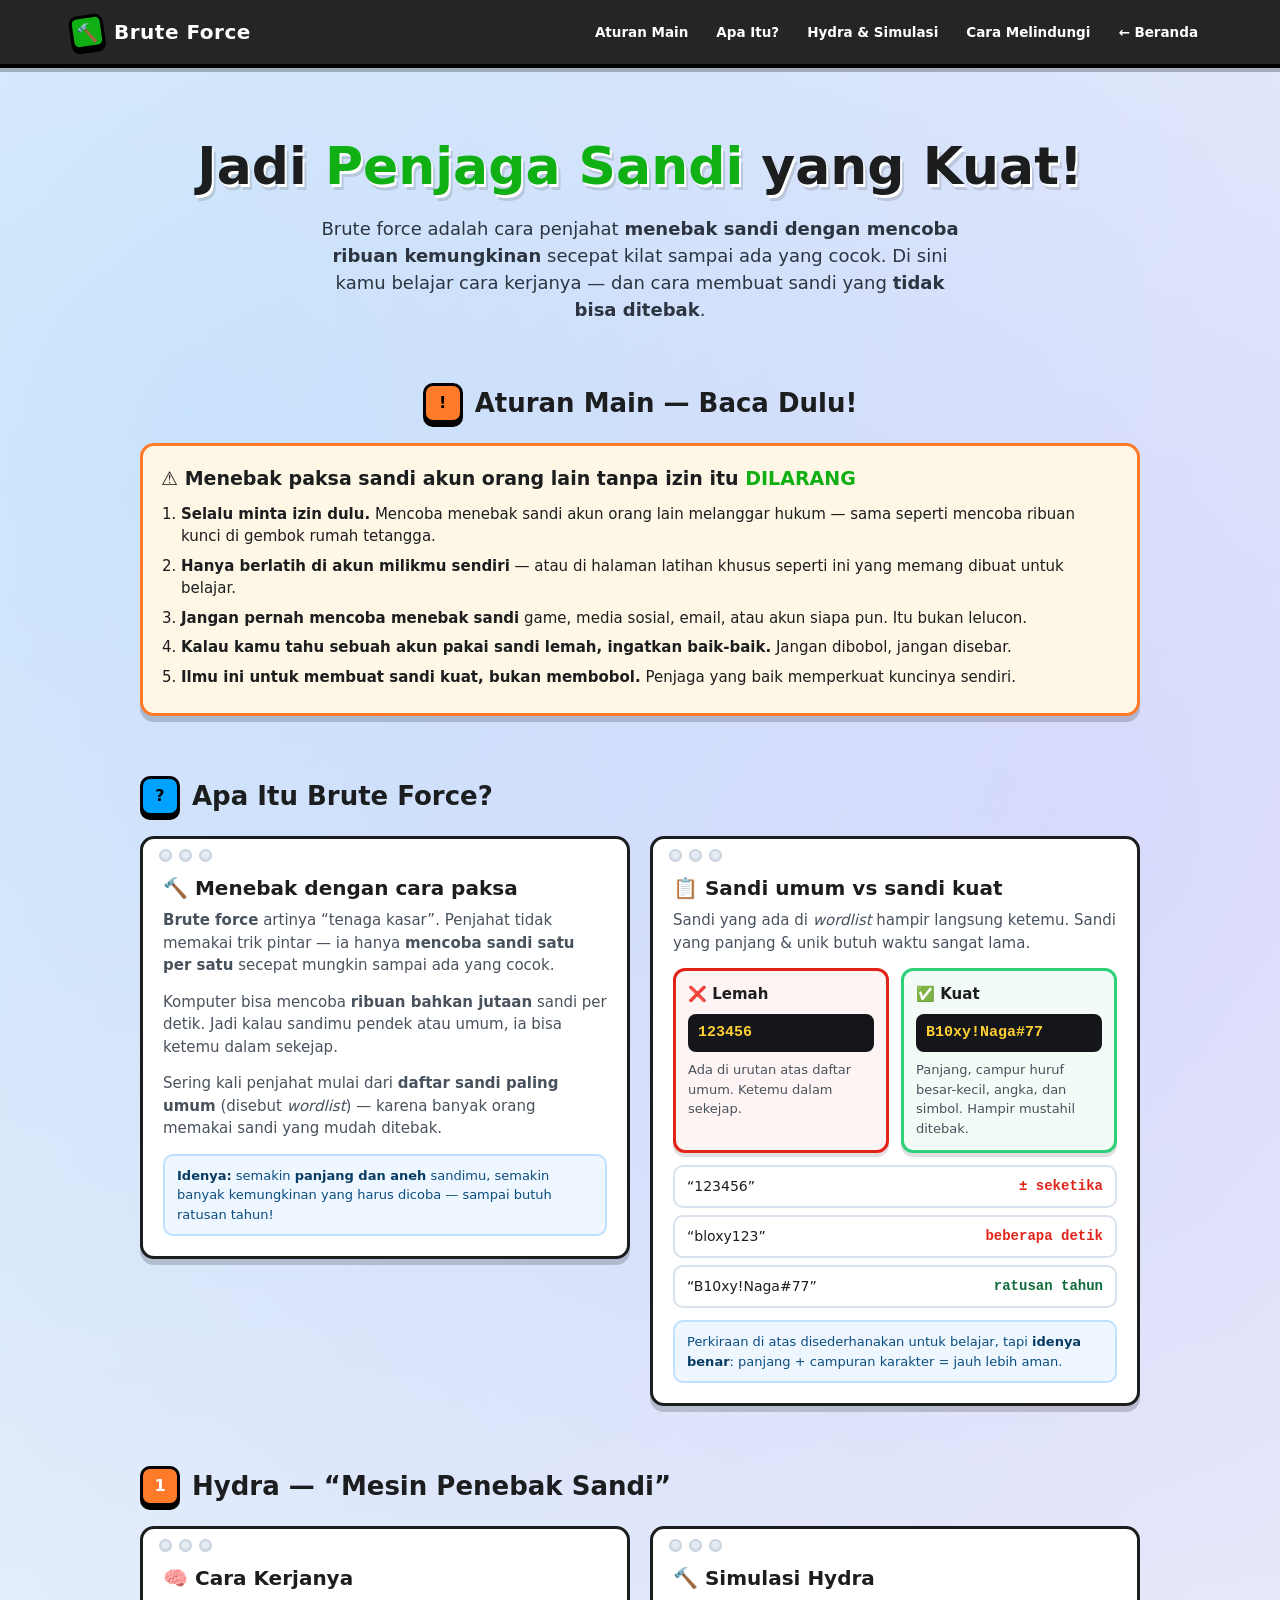
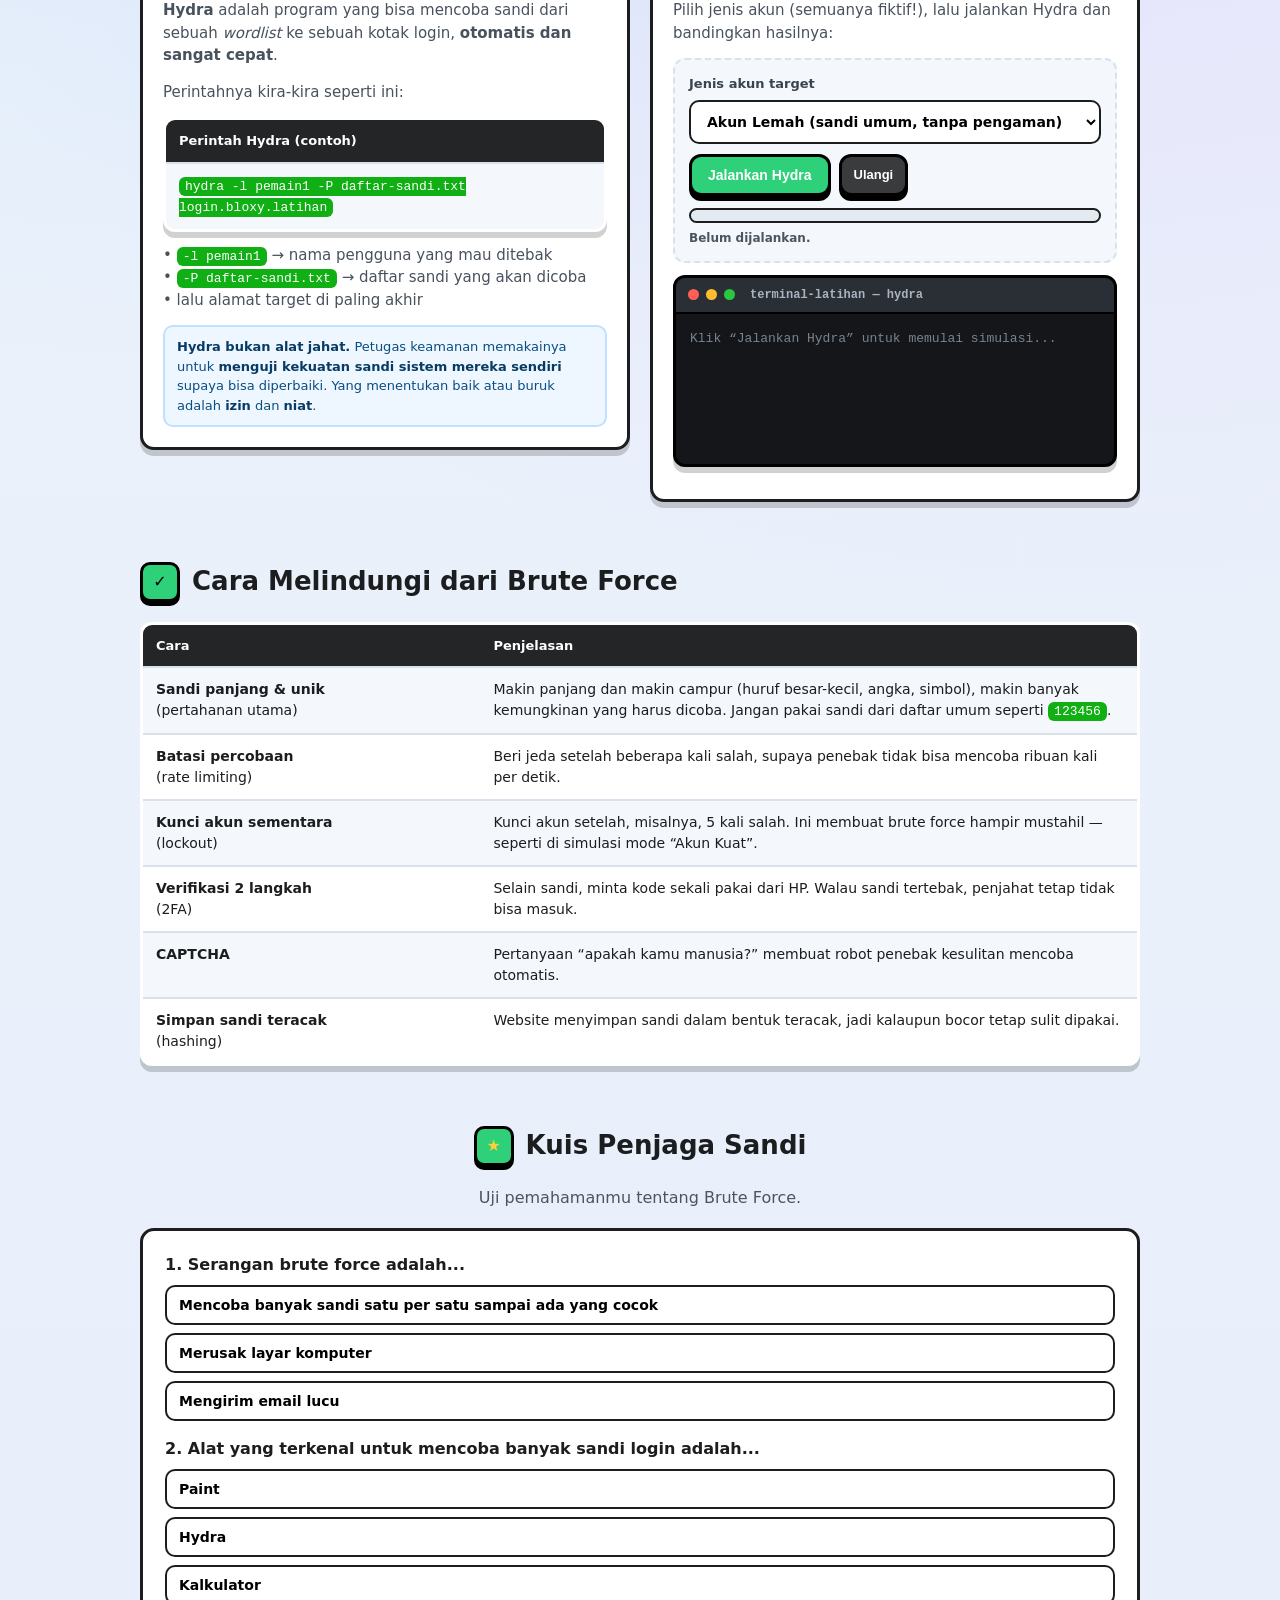
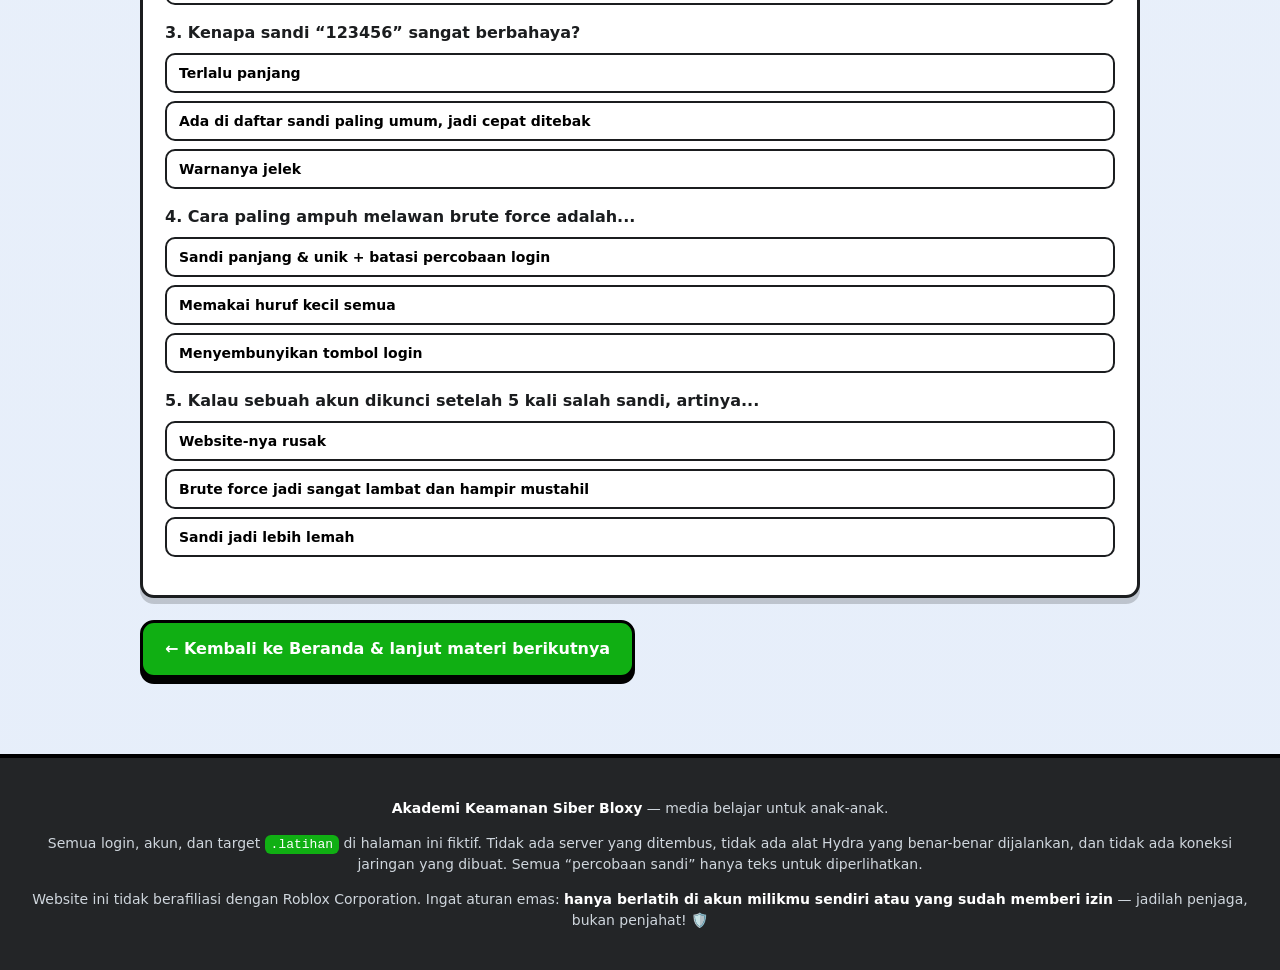
==== brute-force.html @ 9081e009 "first commit" ====
<!DOCTYPE html>
<html lang="id">
<head>
<meta charset="UTF-8" />
<meta name="viewport" content="width=device-width, initial-scale=1.0" />
<title>Brute Force — Akademi Keamanan Siber Bloxy</title>
<link rel="stylesheet" href="css/base.css" />
<link rel="stylesheet" href="css/lab.css" />
<link rel="stylesheet" href="css/brute-force.css" />
<script src="js/bruteforce.js" defer></script>
</head>
<body>

<header class="nav">
  <div class="nav-in">
    <div class="logo"><span class="cube"><span>🔨</span></span> Brute Force</div>
    <nav class="menu">
      <a href="#aturan">Aturan Main</a>
      <a href="#apa">Apa Itu?</a>
      <a href="#hydra">Hydra &amp; Simulasi</a>
      <a href="#lindungi">Cara Melindungi</a>
      <a href="index.html">← Beranda</a>
    </nav>
  </div>
</header>

<div class="hero wrap">
  <h1>Jadi <span class="hl">Penjaga Sandi</span> yang Kuat!</h1>
  <p class="sub">Brute force adalah cara penjahat <b>menebak sandi dengan mencoba ribuan kemungkinan</b> secepat kilat sampai ada yang cocok. Di sini kamu belajar cara kerjanya — dan cara membuat sandi yang <b>tidak bisa ditebak</b>.</p>
</div>

<div class="wrap">

<section id="aturan">
  <div class="sec-title aturanmain"><div class="num" style="background:var(--bx-orange)">!</div><h2>Aturan Main — Baca Dulu!</h2></div>
  <div class="rule-box">
    <h3>⚠️ Menebak paksa sandi akun orang lain tanpa izin itu <span class="dilarang">DILARANG</span></h3>
    <ol>
      <li><b>Selalu minta izin dulu.</b> Mencoba menebak sandi akun orang lain melanggar hukum — sama seperti mencoba ribuan kunci di gembok rumah tetangga.</li>
      <li><b>Hanya berlatih di akun milikmu sendiri</b> — atau di halaman latihan khusus seperti ini yang memang dibuat untuk belajar.</li>
      <li><b>Jangan pernah mencoba menebak sandi</b> game, media sosial, email, atau akun siapa pun. Itu bukan lelucon.</li>
      <li><b>Kalau kamu tahu sebuah akun pakai sandi lemah, ingatkan baik-baik.</b> Jangan dibobol, jangan disebar.</li>
      <li><b>Ilmu ini untuk membuat sandi kuat, bukan membobol.</b> Penjaga yang baik memperkuat kuncinya sendiri.</li>
    </ol>
  </div>
</section>

<section id="apa">
  <div class="sec-title"><div class="num" style="background:var(--bx-sky)">?</div><h2>Apa Itu Brute Force?</h2></div>
  <div class="grid">
    <div class="card block">
      <div class="studs"><span class="stud"></span><span class="stud"></span><span class="stud"></span></div>
      <h3>🔨 Menebak dengan cara paksa</h3>
      <p class="desc"><b>Brute force</b> artinya “tenaga kasar”. Penjahat tidak memakai trik pintar — ia hanya <b>mencoba sandi satu per satu</b> secepat mungkin sampai ada yang cocok.</p>
      <p class="desc">Komputer bisa mencoba <b>ribuan bahkan jutaan</b> sandi per detik. Jadi kalau sandimu pendek atau umum, ia bisa ketemu dalam sekejap.</p>
      <p class="desc">Sering kali penjahat mulai dari <b>daftar sandi paling umum</b> (disebut <i>wordlist</i>) — karena banyak orang memakai sandi yang mudah ditebak.</p>
      <div class="safe-tip"><b>Idenya:</b> semakin <b>panjang dan aneh</b> sandimu, semakin banyak kemungkinan yang harus dicoba — sampai butuh ratusan tahun!</div>
    </div>
    <div class="card block">
      <div class="studs"><span class="stud"></span><span class="stud"></span><span class="stud"></span></div>
      <h3>📋 Sandi umum vs sandi kuat</h3>
      <p class="desc">Sandi yang ada di <i>wordlist</i> hampir langsung ketemu. Sandi yang panjang &amp; unik butuh waktu sangat lama.</p>
      <div class="pw-row">
        <div class="pw-card weak">
          <h4>❌ Lemah</h4>
          <code class="pw">123456</code>
          <p class="why">Ada di urutan atas daftar umum. Ketemu dalam sekejap.</p>
        </div>
        <div class="pw-card strong">
          <h4>✅ Kuat</h4>
          <code class="pw">B10xy!Naga#77</code>
          <p class="why">Panjang, campur huruf besar-kecil, angka, dan simbol. Hampir mustahil ditebak.</p>
        </div>
      </div>
      <ul class="speed">
        <li><span>“123456”</span><span class="t fast">± seketika</span></li>
        <li><span>“bloxy123”</span><span class="t fast">beberapa detik</span></li>
        <li><span>“B10xy!Naga#77”</span><span class="t slow">ratusan tahun</span></li>
      </ul>
      <div class="safe-tip">Perkiraan di atas disederhanakan untuk belajar, tapi <b>idenya benar</b>: panjang + campuran karakter = jauh lebih aman.</div>
    </div>
  </div>
</section>

<section id="hydra">
  <div class="sec-title"><div class="num" style="background:var(--bx-orange);color:#fff">1</div><h2>Hydra — “Mesin Penebak Sandi”</h2></div>
  <div class="grid">
    <div class="card block">
      <div class="studs"><span class="stud"></span><span class="stud"></span><span class="stud"></span></div>
      <h3>🧠 Cara Kerjanya</h3>
      <p class="desc"><b>Hydra</b> adalah program yang bisa mencoba sandi dari sebuah <i>wordlist</i> ke sebuah kotak login, <b>otomatis dan sangat cepat</b>.</p>
      <p class="desc">Perintahnya kira-kira seperti ini:</p>
      <table class="tbl">
        <tr><th>Perintah Hydra (contoh)</th></tr>
        <tr><td><code>hydra -l pemain1 -P daftar-sandi.txt login.bloxy.latihan</code></td></tr>
      </table>
      <p class="desc" style="margin-top:12px">
        • <code>-l pemain1</code> → nama pengguna yang mau ditebak<br>
        • <code>-P daftar-sandi.txt</code> → daftar sandi yang akan dicoba<br>
        • lalu alamat target di paling akhir
      </p>
      <div class="safe-tip"><b>Hydra bukan alat jahat.</b> Petugas keamanan memakainya untuk <b>menguji kekuatan sandi sistem mereka sendiri</b> supaya bisa diperbaiki. Yang menentukan baik atau buruk adalah <b>izin</b> dan <b>niat</b>.</div>
    </div>

    <div class="card block">
      <div class="studs"><span class="stud"></span><span class="stud"></span><span class="stud"></span></div>
      <h3>🔨 Simulasi Hydra</h3>
      <p class="desc">Pilih jenis akun (semuanya fiktif!), lalu jalankan Hydra dan bandingkan hasilnya:</p>
      <div class="demo">
        <label for="bfMode">Jenis akun target</label>
        <select id="bfMode" class="mode-select">
          <option value="lemah">Akun Lemah (sandi umum, tanpa pengaman)</option>
          <option value="kuat">Akun Kuat (sandi unik + akun dikunci)</option>
        </select>
        <div class="row" style="margin-top:10px">
          <button class="btn play" id="bfBtn" onclick="runHydra()">Jalankan Hydra</button>
          <button class="btn hint small" style="background:var(--bx-slate)" onclick="bfReset()">Ulangi</button>
        </div>
        <div class="bar"><i id="bfFill"></i></div>
        <div class="bar-label" id="bfLabel">Belum dijalankan.</div>
      </div>
      <div class="terminal" style="margin-top:12px">
        <div class="bar-top">
          <span class="dot" style="background:#ff5f57"></span>
          <span class="dot" style="background:#ffbd2e"></span>
          <span class="dot" style="background:#28c840"></span>
          <span class="ttl">terminal-latihan — hydra</span>
        </div>
        <pre id="bfTerm"><span class="dim">Klik “Jalankan Hydra” untuk memulai simulasi...</span></pre>
      </div>
      <ul class="finds" id="bfFinds"></ul>
    </div>
  </div>
</section>

<section id="lindungi">
  <div class="sec-title"><div class="num" style="background:var(--bx-green)">✓</div><h2>Cara Melindungi dari Brute Force</h2></div>
  <table class="tbl">
    <tr><th style="width:34%">Cara</th><th>Penjelasan</th></tr>
    <tr>
      <td><b>Sandi panjang &amp; unik</b><br>(pertahanan utama)</td>
      <td>Makin panjang dan makin campur (huruf besar-kecil, angka, simbol), makin banyak kemungkinan yang harus dicoba. Jangan pakai sandi dari daftar umum seperti <code>123456</code>.</td>
    </tr>
    <tr>
      <td><b>Batasi percobaan</b><br>(rate limiting)</td>
      <td>Beri jeda setelah beberapa kali salah, supaya penebak tidak bisa mencoba ribuan kali per detik.</td>
    </tr>
    <tr>
      <td><b>Kunci akun sementara</b><br>(lockout)</td>
      <td>Kunci akun setelah, misalnya, 5 kali salah. Ini membuat brute force hampir mustahil — seperti di simulasi mode “Akun Kuat”.</td>
    </tr>
    <tr>
      <td><b>Verifikasi 2 langkah</b><br>(2FA)</td>
      <td>Selain sandi, minta kode sekali pakai dari HP. Walau sandi tertebak, penjahat tetap tidak bisa masuk.</td>
    </tr>
    <tr>
      <td><b>CAPTCHA</b></td>
      <td>Pertanyaan “apakah kamu manusia?” membuat robot penebak kesulitan mencoba otomatis.</td>
    </tr>
    <tr>
      <td><b>Simpan sandi teracak</b><br>(hashing)</td>
      <td>Website menyimpan sandi dalam bentuk teracak, jadi kalaupun bocor tetap sulit dipakai.</td>
    </tr>
  </table>
</section>

<section id="kuis-bf">
  <div class="sec-title kuis"><div class="num" style="background:var(--bx-green);color:var(--bx-yellow)">★</div><h2>Kuis Penjaga Sandi</h2></div>
  <p class="sec-sub">Uji pemahamanmu tentang Brute Force.</p>
  <div class="quiz block" id="bfQuizBox"></div>
  <p style="margin-top:22px"><a class="cta" href="index.html">← Kembali ke Beranda &amp; lanjut materi berikutnya</a></p>
</section>

</div>

<footer>
  <p><b>Akademi Keamanan Siber Bloxy</b> — media belajar untuk anak-anak.</p>
  <p>Semua login, akun, dan target <code>.latihan</code> di halaman ini fiktif. Tidak ada server yang ditembus, tidak ada alat Hydra yang benar-benar dijalankan, dan tidak ada koneksi jaringan yang dibuat. Semua “percobaan sandi” hanya teks untuk diperlihatkan.</p>
  <p>Website ini tidak berafiliasi dengan Roblox Corporation. Ingat aturan emas: <b>hanya berlatih di akun milikmu sendiri atau yang sudah memberi izin</b> — jadilah penjaga, bukan penjahat! 🛡️</p>
</footer>

</body>
</html>
---- css/base.css ----
:root{
  --bx-red:#e2231a;
  --bx-dark:#232527;
  --bx-slate:#393b3d;
  --bx-ink:#1b1d1f;
  --bx-sky:#00a2ff;
  --bx-green:#2fd07a;
  --bx-yellow:#ffcf33;
  --bx-purple:#a259ff;
  --bx-orange:#ff7a29;
  --bx-cloud:#f4f7fb;
  --bx-line:#d9e2ec;
  --bx-white:#ffffff;
  --shadow:0 6px 0 rgba(0,0,0,.18);
  --page-accent:var(--bx-red);
}

*{box-sizing:border-box}
html,body{margin:0;padding:0}
body{
  font-family:'Trebuchet MS','Segoe UI',system-ui,-apple-system,sans-serif;
  background:
    radial-gradient(circle at 15% 10%, rgba(0,162,255,.14), transparent 40%),
    radial-gradient(circle at 85% 20%, rgba(162,89,255,.14), transparent 40%),
    linear-gradient(180deg,#eef3fb 0%, #e6eefa 100%);
  color:var(--bx-ink);
  line-height:1.5;
  -webkit-font-smoothing:antialiased;
}
.wrap{max-width:1040px;margin:0 auto;padding:0 20px}
a{color:var(--bx-sky)}

.stud{
  display:inline-block;width:13px;height:13px;border-radius:50%;
  background:#e4eaf2;border:2px solid #c3cfdd;
  box-shadow:inset 0 -2px 0 rgba(0,0,0,.06);
}
.block{
  border-radius:14px;border:3px solid var(--bx-ink);box-shadow:var(--shadow);
}

.safe-banner{
  background:var(--bx-green);color:#08351d;
  border-bottom:4px solid var(--bx-ink);
  text-align:center;font-weight:bold;padding:10px 16px;font-size:15px;
}

header.nav{
  position:sticky;top:0;z-index:50;background:var(--bx-dark);
  border-bottom:4px solid #000;box-shadow:0 4px 0 rgba(0,0,0,.25);
}
.nav-in{
  display:flex;align-items:center;gap:14px;justify-content:space-between;
  padding:12px 20px;max-width:1180px;margin:0 auto;
}
.logo{
  display:flex;align-items:center;gap:10px;
  color:#fff;font-weight:900;font-size:20px;letter-spacing:.5px;
}
.logo .cube{
  width:34px;height:34px;background:#10af13;
  border:3px solid #000;border-radius:8px;
  display:grid;place-items:center;transform:rotate(-8deg);box-shadow:0 4px 0 #000;
}
.logo .cube span{color:#fff;font-size:18px;transform:rotate(8deg)}
nav.menu{display:flex;gap:4px;flex-wrap:wrap;justify-content:flex-end}
nav.menu a{
  color:#fff;text-decoration:none;font-weight:bold;font-size:13.5px;
  padding:8px 10px;border-radius:10px;border:2px solid transparent;white-space:nowrap;
}
nav.menu a:hover{background:#10af13;border-color:#10af13}

nav.menu a.active{
  background:#10af13;
  border-color:#10af13;
  color:#fff;
  box-shadow:0 3px 0 #000;
}

.hero{padding:48px 0 30px;text-align:center;position:relative}
.hero h1{
  font-size:clamp(30px,6vw,52px);margin:.2em 0;color:var(--bx-ink);
  text-shadow:2px 3px 0 #fff, 4px 6px 0 rgba(0,0,0,.12);
}
.hero h1 .hl{color:#10af13}
.hero p.sub{font-size:18px;max-width:640px;margin:10px auto 0;color:#2c3440}
.badges{display:flex;gap:10px;justify-content:center;flex-wrap:wrap;margin-top:22px}
.pill{
  background:#fff;border:3px solid var(--bx-ink);border-radius:999px;
  padding:8px 16px;font-weight:bold;font-size:14px;box-shadow:0 4px 0 rgba(0,0,0,.15);
}

section{padding:30px 0}
.sec-title{display:flex;align-items:center;gap:12px;margin:0 0 6px;margin-bottom:20px;}
.aturanmain{justify-content:center}
.sec-title .num{
  width:40px;height:40px;flex:0 0 40px;border-radius:10px;border:3px solid #000;
  display:grid;place-items:center;color:#000;font-weight:900;box-shadow:0 4px 0 #000;
}
.sec-title h2{font-size:26px;margin:0;}
.sec-sub{color:#4a5560;margin:2px 0 18px;font-size:16px;text-align:center}

.grid{display:grid;grid-template-columns:repeat(2,1fr);gap:20px;align-items:start}
.card{background:#fff;padding:20px;position:relative;overflow:hidden}
.card .studs{position:absolute;top:10px;left:16px;display:flex;gap:7px;opacity:.9}
.card h3{margin:14px 0 4px;font-size:20px;display:flex;align-items:center;gap:8px}
.card .tag{
  display:inline-block;font-size:12px;font-weight:bold;padding:3px 10px;
  border-radius:999px;border:2px solid #000;color:#fff;
}
.card p.desc{color:#48525d;font-size:15px;margin:6px 0 14px}

.demo{background:var(--bx-cloud);border:2px dashed var(--bx-line);border-radius:12px;padding:14px}
.demo label{font-size:13px;font-weight:bold;color:#3a444f;display:block;margin-bottom:6px}
.demo input,.demo textarea{
  width:100%;padding:11px 12px;border:2px solid var(--bx-ink);
  border-radius:10px;font-family:inherit;font-size:14px;background:#fff;
}
.demo textarea{min-height:64px;resize:vertical}
.demo .row{display:flex;gap:8px;margin-top:10px;flex-wrap:wrap}

.btn{
  cursor:pointer;border:3px solid #000;border-radius:12px;padding:10px 16px;
  font-weight:900;font-size:14px;color:#fff;box-shadow:0 5px 0 #000;
  transition:transform .05s, box-shadow .05s;
}
.btn:active{transform:translateY(3px);box-shadow:0 2px 0 #000}
.btn.play{background:var(--bx-green)}
.btn.hint{background:var(--bx-sky)}
.btn.small{padding:7px 12px;font-size:13px}

.cta{
  display:inline-flex;align-items:center;gap:10px;text-decoration:none;
  background:#10af13;color:#fff;border:3px solid #000;border-radius:14px;
  padding:14px 22px;font-weight:900;font-size:16px;box-shadow:0 6px 0 #000;
  transition:transform .05s, box-shadow .05s;
}
.cta:hover{filter:brightness(1.06);background:#2de830;color:#000}
.cta:active{transform:translateY(3px);box-shadow:0 3px 0 #000}
.cta2{
  display:inline-flex;align-items:center;gap:10px;text-decoration:none;
  background:rgb(11, 199, 118);color:#fff;border:3px solid #000;border-radius:14px;
  padding:14px 22px;font-weight:900;font-size:16px;box-shadow:0 6px 0 #000;
  transition:transform .05s, box-shadow .05s;
}
.cta2:hover{background:rgb(32, 255, 158);color:#000}
.cta3{
  display:inline-flex;align-items:center;gap:10px;text-decoration:none;
  background:var(--bx-sky);color:#fff;border:3px solid #000;border-radius:14px;
  padding:14px 22px;font-weight:900;font-size:16px;box-shadow:0 6px 0 #000;
  transition:transform .05s, box-shadow .05s;
}
.cta3:hover{background:#6effff;color:#000}
.cta4{
  display:inline-flex;align-items:center;gap:10px;text-decoration:none;
  background:rgb(255, 106, 0);color:#fff;border:3px solid #000;border-radius:14px;
  padding:14px 22px;font-weight:900;font-size:16px;box-shadow:0 6px 0 #000;
  transition:transform .05s, box-shadow .05s;
}
.cta4:hover{background:rgb(255, 162, 0);color:#000}


.out{
  margin-top:12px;border-radius:10px;padding:12px;font-size:14px;font-weight:bold;
  border:2px solid var(--bx-ink);min-height:20px;display:none;
}
.out.ok{background:#e8f7ee;color:#0f6b3a;display:block}
.out.warn{background:#fff2e0;color:#a2560f;display:block}
.out.bad{background:#fde8e6;color:#9c241b;display:block}

.safe-tip{
  margin-top:12px;background:#eef7ff;border:2px solid #bfe0ff;border-radius:10px;
  padding:10px 12px;font-size:13px;color:#0a4d80;
}
.safe-tip b{color:#083b63}
code{
  background:#10af13;color:#fff;padding:2px 6px;border-radius:6px;
  font-size:13px;font-family:Consolas,Menlo,monospace;
}

.quiz{background:#fff;padding:22px}
.q{margin-bottom:16px}
.q p{font-weight:bold;margin:0 0 8px}
.opts{display:grid;gap:8px}
.opt{
  cursor:pointer;border:2px solid var(--bx-ink);border-radius:10px;padding:10px 12px;
  background:#fff;font-size:14px;text-align:left;font-family:inherit;font-weight:bold;
}
.opt:hover{background:var(--bx-cloud)}
.opt.correct{background:#e8f7ee;border-color:var(--bx-green)}
.opt.wrong{background:#fde8e6;border-color:var(--bx-red)}

footer{
  background:var(--bx-dark);color:#cfd6dd;margin-top:30px;border-top:4px solid #000;
  padding:26px 20px;text-align:center;font-size:14px;
}
footer b{color:#fff}

.kuis{justify-content:center}

@media(max-width:720px){
  .grid{grid-template-columns:1fr}
  .nav-in{flex-direction:column;gap:8px}
  nav.menu{justify-content:center}
}

.cyber {
  color:#10af13;
}

html {
  scroll-behavior: smooth;
}

.apps {color:#10af13}

.card.block.input{
  background:#ddedfa;
  border-color:#0a4d80
}

#whatweb {
  background:#ffecc1;
  border-radius: 10px;
  padding: 20px 20px;
  border: 3px solid#000;
  margin-bottom: 20px;
}

#gobuster {
  background:#e4ffc1;
  border-radius: 10px;
  padding: 20px 20px;
  border: 3px solid#000;
}

/* =========================================
   WEB SCANNING - INTERACTIVE CARD
========================================= */

.learning-slider{
  display:grid;
  grid-template-columns:52px minmax(0, 700px) 52px;
  justify-content:center;
  align-items:center;
  gap:12px;
  margin:0 auto;
}

.learning-window{
  position:relative;
  min-height:330px;
}

.learning-card{
  display:none;
  width:100%;
  min-height:330px;
  padding:26px;
  animation:slideFade .2s ease;
}

.learning-card.active{
  display:block;
}

@keyframes slideFade{
  from{
    opacity:0;
    transform:translateX(12px);
  }

  to{
    opacity:1;
    transform:translateX(0);
  }
}

.step-label{
  display:inline-block;
  margin-top:28px;
  margin-bottom:4px;

  background:var(--bx-sky);
  color:#000;

  border:2px solid #000;
  border-radius:999px;

  padding:4px 10px;

  font-size:12px;
  font-weight:900;

  box-shadow:0 3px 0 #000;
}

.slide-arrow{
  width:48px;
  height:48px;

  cursor:pointer;

  border:3px solid #000;
  border-radius:12px;

  background:#fff;

  color:#000;
  font-size:28px;
  font-weight:900;

  box-shadow:0 5px 0 #000;

  transition:
    transform .08s,
    box-shadow .08s,
    background .15s;
}

.slide-arrow:hover{
  background:var(--bx-sky);
}

.slide-arrow:active{
  transform:translateY(3px);
  box-shadow:0 2px 0 #000;
}

.slide-arrow:disabled{
  opacity:.35;
  cursor:not-allowed;
  background:#e8edf3;
}

.slide-indicator{
  display:flex;
  justify-content:center;
  align-items:center;
  gap:8px;
  margin-top:18px;
}

.slide-dot{
  width:10px;
  height:10px;

  border-radius:50%;

  background:#c4cfdb;
  border:2px solid #8796a6;

  transition:
    width .2s,
    background .2s;
}

.slide-dot.active{
  width:28px;
  border-radius:999px;
  background:var(--bx-sky);
  border-color:#000;
}

.slide-hint{
  text-align:center;
  margin-top:10px;

  font-size:13px;
  font-weight:bold;

  color:#65717d;
}


/* MOBILE */
@media(max-width:720px){

  .learning-slider{
    grid-template-columns:42px minmax(0,1fr) 42px;
    gap:6px;
  }

  .learning-card{
    min-height:360px;
    padding:20px;
  }

  .slide-arrow{
    width:40px;
    height:44px;
    font-size:23px;
  }

}
---- css/lab.css ----
.back{
  display:inline-flex;align-items:center;gap:8px;text-decoration:none;
  color:#fff;background:var(--bx-slate);border:2px solid #000;border-radius:10px;
  padding:7px 14px;font-weight:bold;font-size:14px;
}
.back:hover{background:#4a4d50}

.rule-box{
  background:#fff7e6;border:3px solid var(--bx-orange);border-radius:14px;
  padding:18px;box-shadow:var(--shadow);
}
.rule-box h3{margin:0 0 10px;font-size:19px}
.dilarang{color:#10af13}
.rule-box ol{margin:0;padding-left:20px}
.rule-box li{margin-bottom:7px;font-size:15px}

.terminal{
  background:#14161a;border:3px solid #000;border-radius:12px;
  padding:0;overflow:hidden;box-shadow:var(--shadow);
}
.terminal .bar-top{
  background:#2a2e35;padding:8px 12px;display:flex;align-items:center;gap:7px;
  border-bottom:2px solid #000;
}
.terminal .dot{width:11px;height:11px;border-radius:50%;display:inline-block}
.terminal .bar-top span.ttl{
  color:#aab4c0;font-size:12px;font-weight:bold;margin-left:8px;
  font-family:Consolas,Menlo,monospace;
}
.terminal pre{
  margin:0;padding:14px;font-family:Consolas,Menlo,monospace;font-size:13px;
  color:#d7e0ea;line-height:1.65;min-height:150px;max-height:330px;overflow:auto;
  white-space:pre-wrap;word-break:break-word;
}

.terminal .pr{color:#2fd07a;font-weight:bold}
.terminal .dim{color:#79838f}
.terminal .hit{color:#ffcf33;font-weight:bold}
.terminal .no{color:#ff7a68}
.terminal .inf{color:#5ec8ff}

.bar{
  height:15px;background:#e4eaf2;border:2px solid var(--bx-ink);border-radius:999px;
  overflow:hidden;margin-top:12px;
}
.bar > i{display:block;height:100%;width:0;background:var(--bx-green);transition:width .15s linear}
.bar-label{font-size:12px;font-weight:bold;color:#4a5560;margin-top:6px}

.tbl{
  width:100%;border-collapse:collapse;background:#fff;font-size:14px;
  border:3px solid var(--bx-ink);border-radius:12px;overflow:hidden;box-shadow:var(--shadow);
}
.tbl th{background:var(--bx-dark);color:#fff;text-align:left;padding:11px 13px;font-size:13px}
.tbl td{padding:11px 13px;border-top:2px solid var(--bx-line);vertical-align:top}
.tbl tr:nth-child(even) td{background:var(--bx-cloud)}

.finds{list-style:none;margin:12px 0 0;padding:0;display:grid;gap:7px}
.finds li{
  background:#fff;border:2px solid var(--bx-line);border-radius:10px;
  padding:9px 12px;font-size:14px;display:flex;gap:10px;align-items:flex-start;
}
.finds li b{font-family:Consolas,Menlo,monospace;color:var(--bx-red)}

@media(max-width:720px){
  .terminal pre{font-size:12px}
  .tbl{display:block;overflow-x:auto}
}
---- css/brute-force.css ----
/* ============================================================
   Akademi Keamanan Siber Bloxy - brute-force.css

   DIPAKAI OLEH: brute-force.html SAJA.

   Halaman ini juga memuat base.css (kerangka umum) dan
   lab.css (terminal, tabel, kotak aturan, bilah kemajuan,
   daftar temuan). File ini hanya berisi ciri khas halaman
   Brute Force: warna oranye, pemilih mode, dan "kartu sandi".
   ============================================================ */

/* ---------- 1. Warna khas halaman ini: ORANYE ---------- */
:root{
  --page-accent:var(--bx-orange);
}

/* ---------- 2. Pemilih mode pada simulasi ---------- */
.mode-select{
  width:100%;padding:11px 12px;border:2px solid var(--bx-ink);border-radius:10px;
  font-family:inherit;font-size:14px;background:#fff;font-weight:bold;
}

/* ---------- 3. Label mode (lemah / kuat) ---------- */
.mode-pill{
  display:inline-block;padding:3px 11px;border-radius:999px;border:2px solid #000;
  font-size:12px;font-weight:900;text-transform:uppercase;letter-spacing:.3px;
}
.mode-weak{background:#fde8e6;color:#9c241b}
.mode-strong{background:#e8f7ee;color:#0f6b3a}

/* ---------- 4. Deretan "kartu sandi" untuk contoh lemah vs kuat ---------- */
.pw-row{display:grid;grid-template-columns:1fr 1fr;gap:12px;margin-top:12px}
.pw-card{
  border:3px solid var(--bx-ink);border-radius:12px;padding:12px;background:#fff;
  box-shadow:0 4px 0 rgba(0,0,0,.12);
}
.pw-card.weak{background:#fef4f3;border-color:var(--bx-red)}
.pw-card.strong{background:#f2fbf6;border-color:var(--bx-green)}
.pw-card h4{margin:0 0 8px;font-size:15px;display:flex;align-items:center;gap:7px}
.pw-card .pw{
  font-family:Consolas,Menlo,monospace;font-weight:bold;font-size:15px;
  background:#14161a;color:#ffcf33;border-radius:8px;padding:8px 10px;display:block;
  word-break:break-all;
}
.pw-card .why{margin:8px 0 0;font-size:13px;color:#48525d}

/* ---------- 5. Meteran "waktu tebak" ---------- */
.speed{list-style:none;margin:12px 0 0;padding:0;display:grid;gap:7px}
.speed li{
  background:#fff;border:2px solid var(--bx-line);border-radius:10px;
  padding:9px 12px;font-size:14px;display:flex;justify-content:space-between;gap:12px;align-items:center;
}
.speed li .t{font-weight:900;font-family:Consolas,Menlo,monospace}
.speed li .fast{color:var(--bx-red)}
.speed li .slow{color:#0f6b3a}

/* ---------- 6. Skor kuis halaman Brute Force ---------- */
#bfScore{font-weight:900;font-size:18px;margin-top:8px}

/* ---------- 7. Tampilan HP ---------- */
@media(max-width:720px){
  .pw-row{grid-template-columns:1fr}
}
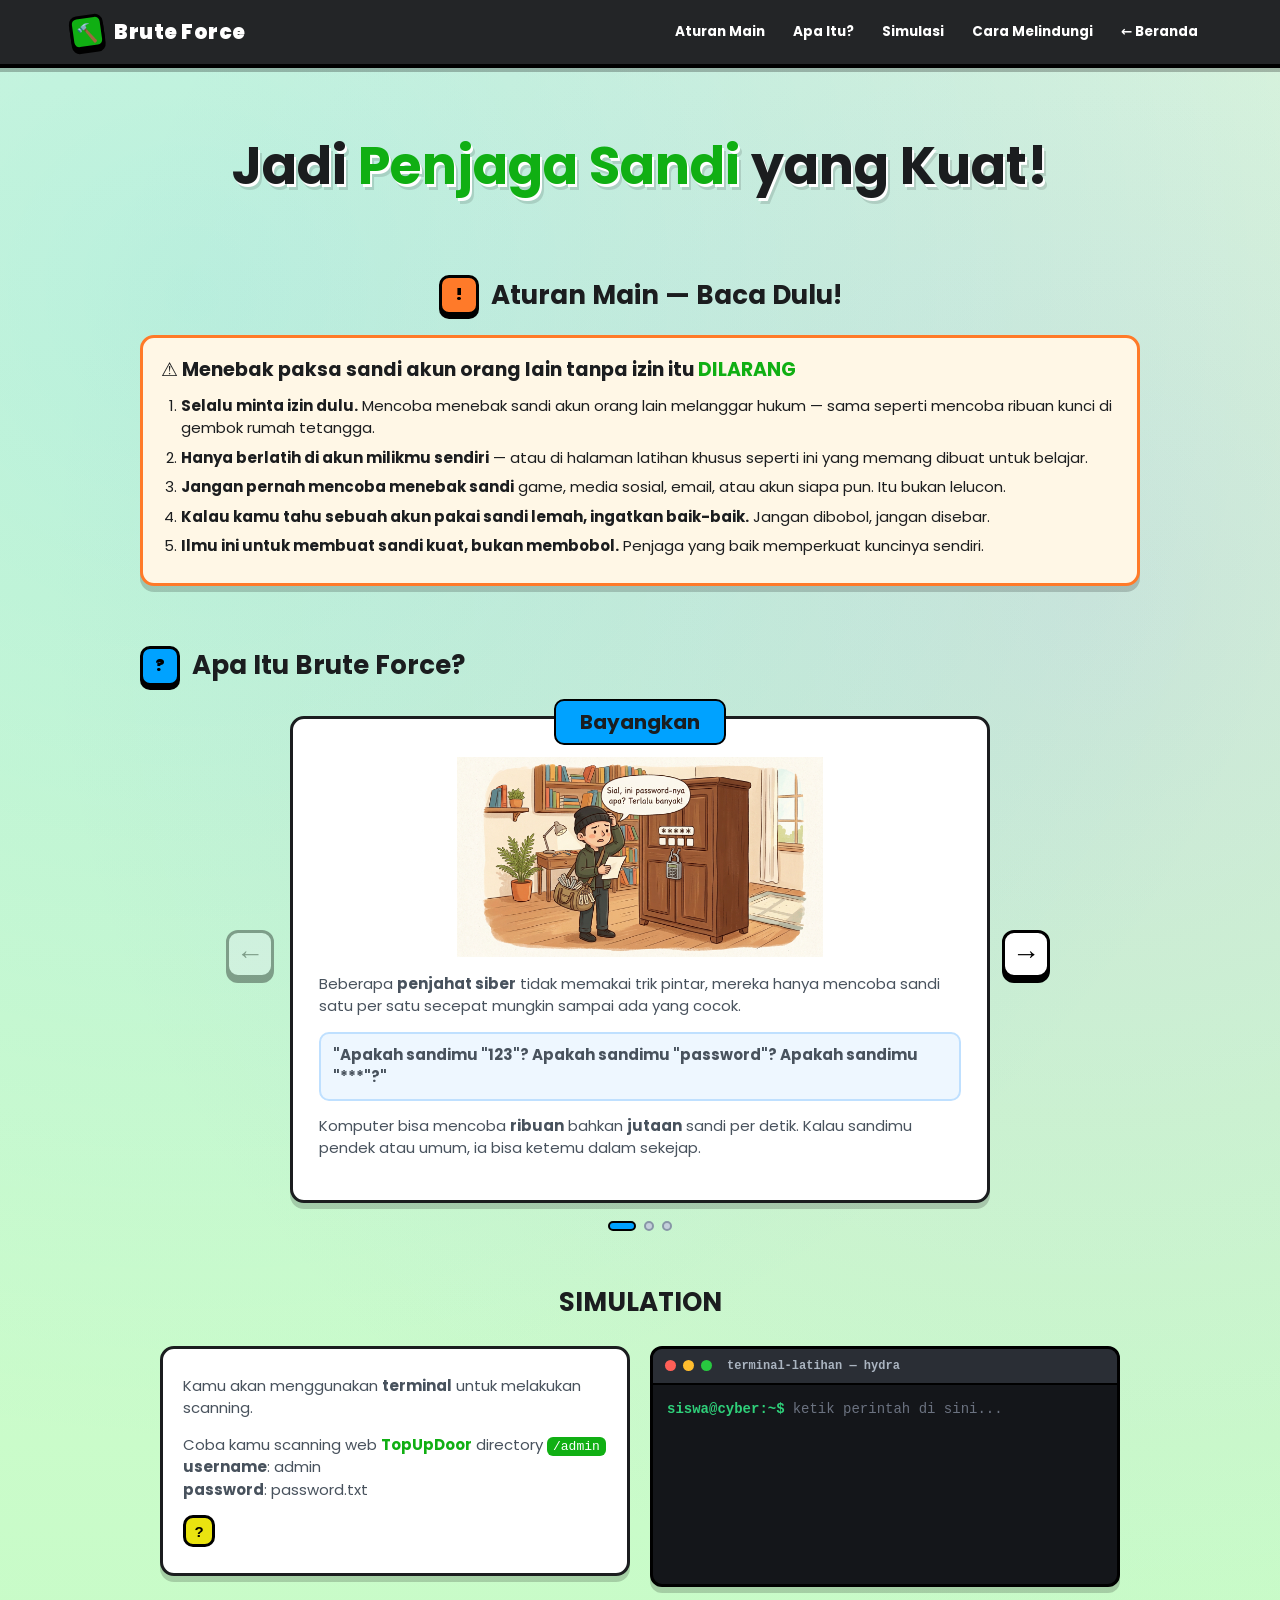
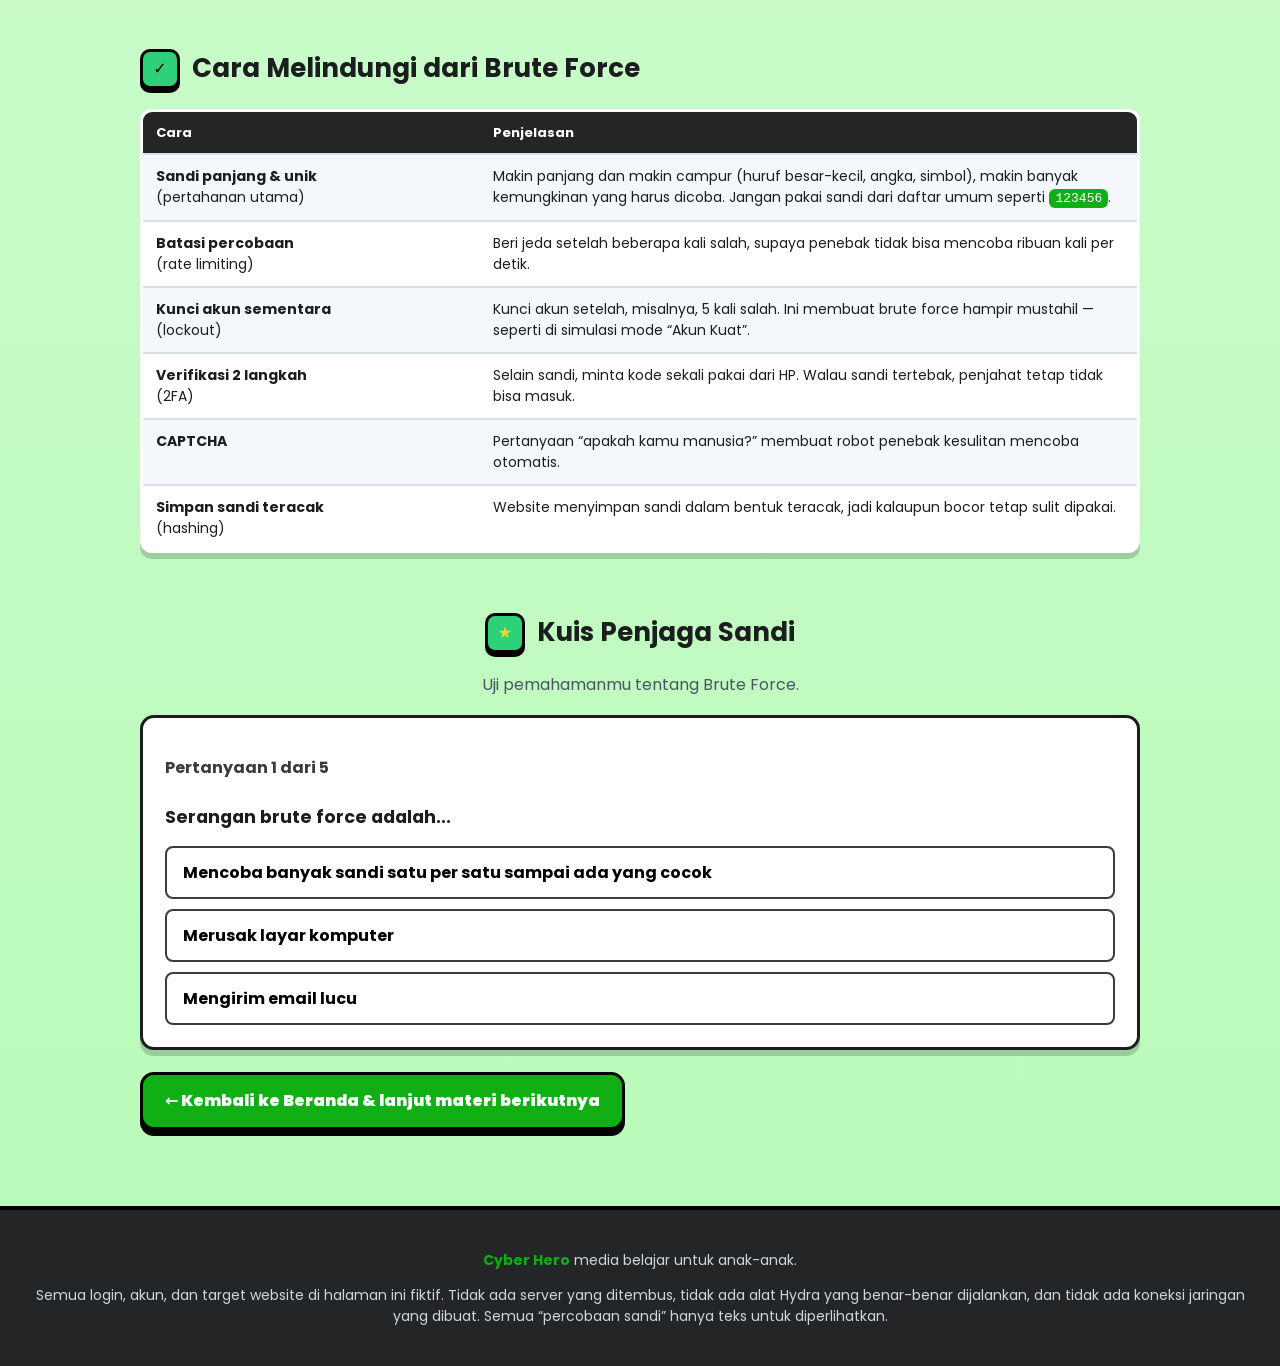
==== commit 528710d4: "final" ====
--- a/brute-force.html
+++ b/brute-force.html
@@ -4,20 +4,23 @@
 <meta charset="UTF-8" />
 <meta name="viewport" content="width=device-width, initial-scale=1.0" />
 <title>Brute Force — Akademi Keamanan Siber Bloxy</title>
+<link rel="preconnect" href="https://fonts.googleapis.com">
+<link rel="preconnect" href="https://fonts.gstatic.com" crossorigin>
+<link href="https://fonts.googleapis.com/css2?family=Poppins:wght@400;500;600;700;800;900&display=swap" rel="stylesheet">
 <link rel="stylesheet" href="css/base.css" />
 <link rel="stylesheet" href="css/lab.css" />
 <link rel="stylesheet" href="css/brute-force.css" />
 <script src="js/bruteforce.js" defer></script>
 </head>
+
 <body>
-
 <header class="nav">
   <div class="nav-in">
     <div class="logo"><span class="cube"><span>🔨</span></span> Brute Force</div>
     <nav class="menu">
       <a href="#aturan">Aturan Main</a>
       <a href="#apa">Apa Itu?</a>
-      <a href="#hydra">Hydra &amp; Simulasi</a>
+      <a href="#hydra">Simulasi</a>
       <a href="#lindungi">Cara Melindungi</a>
       <a href="index.html">← Beranda</a>
     </nav>
@@ -26,7 +29,6 @@
 
 <div class="hero wrap">
   <h1>Jadi <span class="hl">Penjaga Sandi</span> yang Kuat!</h1>
-  <p class="sub">Brute force adalah cara penjahat <b>menebak sandi dengan mencoba ribuan kemungkinan</b> secepat kilat sampai ada yang cocok. Di sini kamu belajar cara kerjanya — dan cara membuat sandi yang <b>tidak bisa ditebak</b>.</p>
 </div>
 
 <div class="wrap">
@@ -47,88 +49,144 @@
 
 <section id="apa">
   <div class="sec-title"><div class="num" style="background:var(--bx-sky)">?</div><h2>Apa Itu Brute Force?</h2></div>
-  <div class="grid">
-    <div class="card block">
-      <div class="studs"><span class="stud"></span><span class="stud"></span><span class="stud"></span></div>
-      <h3>🔨 Menebak dengan cara paksa</h3>
-      <p class="desc"><b>Brute force</b> artinya “tenaga kasar”. Penjahat tidak memakai trik pintar — ia hanya <b>mencoba sandi satu per satu</b> secepat mungkin sampai ada yang cocok.</p>
-      <p class="desc">Komputer bisa mencoba <b>ribuan bahkan jutaan</b> sandi per detik. Jadi kalau sandimu pendek atau umum, ia bisa ketemu dalam sekejap.</p>
-      <p class="desc">Sering kali penjahat mulai dari <b>daftar sandi paling umum</b> (disebut <i>wordlist</i>) — karena banyak orang memakai sandi yang mudah ditebak.</p>
-      <div class="safe-tip"><b>Idenya:</b> semakin <b>panjang dan aneh</b> sandimu, semakin banyak kemungkinan yang harus dicoba — sampai butuh ratusan tahun!</div>
-    </div>
-    <div class="card block">
-      <div class="studs"><span class="stud"></span><span class="stud"></span><span class="stud"></span></div>
-      <h3>📋 Sandi umum vs sandi kuat</h3>
-      <p class="desc">Sandi yang ada di <i>wordlist</i> hampir langsung ketemu. Sandi yang panjang &amp; unik butuh waktu sangat lama.</p>
-      <div class="pw-row">
-        <div class="pw-card weak">
-          <h4>❌ Lemah</h4>
-          <code class="pw">123456</code>
-          <p class="why">Ada di urutan atas daftar umum. Ketemu dalam sekejap.</p>
-        </div>
-        <div class="pw-card strong">
-          <h4>✅ Kuat</h4>
-          <code class="pw">B10xy!Naga#77</code>
-          <p class="why">Panjang, campur huruf besar-kecil, angka, dan simbol. Hampir mustahil ditebak.</p>
-        </div>
-      </div>
-      <ul class="speed">
+    <div class="learning-slider">
+    <button class="slide-arrow left" id="prevApa" aria-label="Materi sebelumnya">←</button>
+
+    <div class="learning-window">
+      <div class="card block learning-card active" data-slide="0">
+      <h3 class="sub-class">Bayangkan</h3>
+        <div class="Illustrasion"><img src="img/brute force 1.jpg" alt="Ilustrasi memeriksa rumah"></div>
+        <p class="desc">Beberapa <b>penjahat siber</b> tidak memakai trik pintar, mereka hanya mencoba sandi satu per satu secepat mungkin sampai ada yang cocok.</p>
+        <p class="desc safe-tip"><strong>"Apakah sandimu "123"? Apakah sandimu "password"? Apakah sandimu "***"?"</strong></p>
+        <p class="desc">
+          Komputer bisa mencoba <b>ribuan</b> bahkan <b>jutaan</b> sandi per detik. Kalau sandimu pendek atau umum, ia bisa ketemu dalam sekejap.
+        </p>
+      </div>
+
+      <div class="card block learning-card" data-slide="1">
+        <h3 class="sub-class">Alat</h3>
+        <div class="Illustrasion"><img src="img/brute force 2.jpg" alt="Ilustrasi memeriksa rumah"></div>
+        <table class="tbl">
+          <tr>
+            <th>Alat</th>
+            <th>Pertanyaan</th>
+            <th>Command</th>
+          </tr>
+          <tr>
+            <td>
+              <b style="color:#10af13">Hydra</b>
+            </td>
+            <td>
+              <b>"Apakah sandimu ini?"</b>
+              <br>
+              Username, Password
+            </td>
+            <td>
+              <div class="terminal">
+                <div class="bar-top">
+                  <span class="dot" style="background:#ff5f57"></span>
+                  <span class="dot" style="background:#ffbd2e"></span>
+                  <span class="dot" style="background:#28c840"></span>
+                </div>
+                <div class="terminal-body">
+                  <div class="terminal-line">
+                    <span class="prompt">hydra -l<span style="color:#fff"> (username)</span> -P 
+                    <p><span style="color:#fff"> (wordlist)</span> <span style="color:#fff"> (target)</span></span></p>
+                  </div>
+                </div>
+              </div>
+            </td>
+          </tr>
+        </table>
+      </div>
+
+      <div class="card block learning-card" data-slide="2">
+        <h3 class="sub-class">Cara Kerja</h3>
+        <div class="Illustrasion"><img src="img/brute force 3.jpg" alt="Ilustrasi memeriksa rumah"></div>
+        <p class="desc">
+          <b>Penjahat siber</b> akan memasukkan daftar sandi umum terlbih dahulu, lalu mencoba sandi yang lebih panjang dan unik. Semakin panjang dan unik sandi, semakin lama waktu yang dibutuhkan untuk menebaknya.
+        </p>
+        <div class="pw-row">
+          <div class="pw-card weak">
+            <h4>❌ Lemah</h4>
+            <code class="pw">123456</code>
+            <p class="why">Ada di urutan atas daftar umum. Ketemu dalam sekejap.</p>
+          </div>
+          <div class="pw-card strong">
+            <h4>✅ Kuat</h4>
+            <code class="pw">B10xy!Naga#77</code>
+            <p class="why">Panjang, campur huruf besar-kecil, angka, dan simbol. Hampir mustahil ditebak.</p>
+          </div>
+        </div>
+        <ul class="speed">
         <li><span>“123456”</span><span class="t fast">± seketika</span></li>
         <li><span>“bloxy123”</span><span class="t fast">beberapa detik</span></li>
         <li><span>“B10xy!Naga#77”</span><span class="t slow">ratusan tahun</span></li>
       </ul>
-      <div class="safe-tip">Perkiraan di atas disederhanakan untuk belajar, tapi <b>idenya benar</b>: panjang + campuran karakter = jauh lebih aman.</div>
+      </div>
     </div>
-  </div>
-</section>
-
-<section id="hydra">
-  <div class="sec-title"><div class="num" style="background:var(--bx-orange);color:#fff">1</div><h2>Hydra — “Mesin Penebak Sandi”</h2></div>
+
+    <button class="slide-arrow right" id="nextApa" aria-label="Materi berikutnya">→</button>
+  </div>
+
+  <div class="slide-indicator">
+    <span class="slide-dot active"></span>
+    <span class="slide-dot"></span>
+    <span class="slide-dot"></span>
+  </div>
+</section>
+
+<section id="hydra" class="card-simulasi">
+  <div class="sec-title simulasi">
+    <h2>SIMULATION</h2>
+  </div>
+
   <div class="grid">
-    <div class="card block">
-      <div class="studs"><span class="stud"></span><span class="stud"></span><span class="stud"></span></div>
-      <h3>🧠 Cara Kerjanya</h3>
-      <p class="desc"><b>Hydra</b> adalah program yang bisa mencoba sandi dari sebuah <i>wordlist</i> ke sebuah kotak login, <b>otomatis dan sangat cepat</b>.</p>
-      <p class="desc">Perintahnya kira-kira seperti ini:</p>
-      <table class="tbl">
-        <tr><th>Perintah Hydra (contoh)</th></tr>
-        <tr><td><code>hydra -l pemain1 -P daftar-sandi.txt login.bloxy.latihan</code></td></tr>
-      </table>
-      <p class="desc" style="margin-top:12px">
-        • <code>-l pemain1</code> → nama pengguna yang mau ditebak<br>
-        • <code>-P daftar-sandi.txt</code> → daftar sandi yang akan dicoba<br>
-        • lalu alamat target di paling akhir
-      </p>
-      <div class="safe-tip"><b>Hydra bukan alat jahat.</b> Petugas keamanan memakainya untuk <b>menguji kekuatan sandi sistem mereka sendiri</b> supaya bisa diperbaiki. Yang menentukan baik atau buruk adalah <b>izin</b> dan <b>niat</b>.</div>
-    </div>
-
-    <div class="card block">
-      <div class="studs"><span class="stud"></span><span class="stud"></span><span class="stud"></span></div>
-      <h3>🔨 Simulasi Hydra</h3>
-      <p class="desc">Pilih jenis akun (semuanya fiktif!), lalu jalankan Hydra dan bandingkan hasilnya:</p>
-      <div class="demo">
-        <label for="bfMode">Jenis akun target</label>
-        <select id="bfMode" class="mode-select">
-          <option value="lemah">Akun Lemah (sandi umum, tanpa pengaman)</option>
-          <option value="kuat">Akun Kuat (sandi unik + akun dikunci)</option>
-        </select>
-        <div class="row" style="margin-top:10px">
-          <button class="btn play" id="bfBtn" onclick="runHydra()">Jalankan Hydra</button>
-          <button class="btn hint small" style="background:var(--bx-slate)" onclick="bfReset()">Ulangi</button>
-        </div>
-        <div class="bar"><i id="bfFill"></i></div>
-        <div class="bar-label" id="bfLabel">Belum dijalankan.</div>
-      </div>
-      <div class="terminal" style="margin-top:12px">
+    <div class="card block hint">
+      <P class="desc">Kamu akan menggunakan <b>terminal</b> untuk melakukan scanning.</P>
+      <p class="desc">Coba kamu scanning web <b style="color:#10af13">TopUpDoor</b> directory <code>/admin</code> <b>username</b>: admin <br><b>password</b>: password.txt</br></p>
+      <button class="hint-btn" id="hintBtn">?</button>
+      <div class="terminal hint-terminal" id="hintText">
         <div class="bar-top">
           <span class="dot" style="background:#ff5f57"></span>
           <span class="dot" style="background:#ffbd2e"></span>
           <span class="dot" style="background:#28c840"></span>
-          <span class="ttl">terminal-latihan — hydra</span>
-        </div>
-        <pre id="bfTerm"><span class="dim">Klik “Jalankan Hydra” untuk memulai simulasi...</span></pre>
-      </div>
-      <ul class="finds" id="bfFinds"></ul>
+          <span class="ttl">hint</span>
+        </div>
+
+        <div class="terminal-body">
+          <div class="terminal-line">
+            <span class="hint-command"><span class="prompt">hydra -l</span> admin <span class="prompt">-P</span> password.txt https://topupdoor.vercel.app/admin</span>
+          </div>
+        </div>
+      </div>
+    </div>
+
+    <div class="input">
+      <div class="terminal">
+        <div class="bar-top">
+          <span class="dot" style="background:#ff5f57"></span>
+          <span class="dot" style="background:#ffbd2e"></span>
+          <span class="dot" style="background:#28c840"></span>
+          <span class="ttl">
+            terminal-latihan — hydra
+          </span>
+        </div>
+        <div class="terminal-body">
+          <div class="terminal-line">
+            <span class="prompt">siswa@cyber:~$</span>
+            <div class="terminal-input-wrap">
+              <div id="wwCommandPreview" aria-hidden="true"></div>
+              <input type="text" id="wwCommand" class="terminal-input"
+                autocomplete="off" spellcheck="false"
+                placeholder="ketik perintah di sini...">
+            </div>
+          </div>
+          <pre id="wwTerm">
+          </pre>
+        </div>
+      </div>
+      <ul class="finds" id="wwFinds"></ul>
     </div>
   </div>
 </section>
@@ -167,17 +225,16 @@
 <section id="kuis-bf">
   <div class="sec-title kuis"><div class="num" style="background:var(--bx-green);color:var(--bx-yellow)">★</div><h2>Kuis Penjaga Sandi</h2></div>
   <p class="sec-sub">Uji pemahamanmu tentang Brute Force.</p>
-  <div class="quiz block" id="bfQuizBox"></div>
+    <div class="quiz block" id="bfQuizBox" style="min-height: 250px;"></div>
   <p style="margin-top:22px"><a class="cta" href="index.html">← Kembali ke Beranda &amp; lanjut materi berikutnya</a></p>
 </section>
 
 </div>
 
 <footer>
-  <p><b>Akademi Keamanan Siber Bloxy</b> — media belajar untuk anak-anak.</p>
-  <p>Semua login, akun, dan target <code>.latihan</code> di halaman ini fiktif. Tidak ada server yang ditembus, tidak ada alat Hydra yang benar-benar dijalankan, dan tidak ada koneksi jaringan yang dibuat. Semua “percobaan sandi” hanya teks untuk diperlihatkan.</p>
-  <p>Website ini tidak berafiliasi dengan Roblox Corporation. Ingat aturan emas: <b>hanya berlatih di akun milikmu sendiri atau yang sudah memberi izin</b> — jadilah penjaga, bukan penjahat! 🛡️</p>
+  <p><b class="cyber">Cyber Hero</b> media belajar untuk anak-anak.</p>
+  <p>Semua login, akun, dan target website di halaman ini fiktif. Tidak ada server yang ditembus, tidak ada alat Hydra yang benar-benar dijalankan, dan tidak ada koneksi jaringan yang dibuat. Semua “percobaan sandi” hanya teks untuk diperlihatkan.</p>
 </footer>
 
 </body>
-</html>
+</html>
--- a/css/base.css
+++ b/css/base.css
@@ -18,11 +18,11 @@
 *{box-sizing:border-box}
 html,body{margin:0;padding:0}
 body{
-  font-family:'Trebuchet MS','Segoe UI',system-ui,-apple-system,sans-serif;
+  font-family:'Poppins',system-ui,-apple-system,sans-serif;
   background:
     radial-gradient(circle at 15% 10%, rgba(0,162,255,.14), transparent 40%),
     radial-gradient(circle at 85% 20%, rgba(162,89,255,.14), transparent 40%),
-    linear-gradient(180deg,#eef3fb 0%, #e6eefa 100%);
+    linear-gradient(180deg,#dbfddb 0%, #b8fab8 100%);
   color:var(--bx-ink);
   line-height:1.5;
   -webkit-font-smoothing:antialiased;
@@ -101,14 +101,38 @@
 .sec-sub{color:#4a5560;margin:2px 0 18px;font-size:16px;text-align:center}
 
 .grid{display:grid;grid-template-columns:repeat(2,1fr);gap:20px;align-items:start}
-.card{background:#fff;padding:20px;position:relative;overflow:hidden}
+.card{background:#fff;padding:20px;position:relative;overflow:hidden;}
 .card .studs{position:absolute;top:10px;left:16px;display:flex;gap:7px;opacity:.9}
-.card h3{margin:14px 0 4px;font-size:20px;display:flex;align-items:center;gap:8px}
+.card h3{margin:14px 0 4px;font-size:20px;display:flex;align-items:center;gap:8px;justify-content: center}
 .card .tag{
   display:inline-block;font-size:12px;font-weight:bold;padding:3px 10px;
   border-radius:999px;border:2px solid #000;color:#fff;
 }
 .card p.desc{color:#48525d;font-size:15px;margin:6px 0 14px}
+.card-simulasi {
+  padding:45px 20px 20px;;position: relative;margin-top:40px
+}
+.card.announcement{
+  width:100%;
+  max-width:640px;
+  min-height:150px;
+  padding:20px;
+  margin:0 auto;
+  margin-top:20px;
+}
+.simulasi {
+  position: absolute;
+  top: -24px;
+  left: 50%;
+  transform: translateX(-50%);
+
+  padding: 6px 24px;  
+
+  width: max-content;
+  margin: 0;
+
+  z-index: 10;
+}
 
 .demo{background:var(--bx-cloud);border:2px dashed var(--bx-line);border-radius:12px;padding:14px}
 .demo label{font-size:13px;font-weight:bold;color:#3a444f;display:block;margin-bottom:6px}
@@ -126,7 +150,7 @@
 }
 .btn:active{transform:translateY(3px);box-shadow:0 2px 0 #000}
 .btn.play{background:var(--bx-green)}
-.btn.hint{background:var(--bx-sky)}
+.btn.hint{background:var(--bx-sky),}
 .btn.small{padding:7px 12px;font-size:13px}
 
 .cta{
@@ -139,18 +163,18 @@
 .cta:active{transform:translateY(3px);box-shadow:0 3px 0 #000}
 .cta2{
   display:inline-flex;align-items:center;gap:10px;text-decoration:none;
-  background:rgb(11, 199, 118);color:#fff;border:3px solid #000;border-radius:14px;
+  background:#10af13;color:#fff;border:3px solid #000;border-radius:14px;
   padding:14px 22px;font-weight:900;font-size:16px;box-shadow:0 6px 0 #000;
   transition:transform .05s, box-shadow .05s;
 }
-.cta2:hover{background:rgb(32, 255, 158);color:#000}
+.cta2:hover{filter:brightness(1.06);background:#2de830;color:#000}
 .cta3{
   display:inline-flex;align-items:center;gap:10px;text-decoration:none;
-  background:var(--bx-sky);color:#fff;border:3px solid #000;border-radius:14px;
+  background:var(--bx-orange);color:#fff;border:3px solid #000;border-radius:14px;
   padding:14px 22px;font-weight:900;font-size:16px;box-shadow:0 6px 0 #000;
   transition:transform .05s, box-shadow .05s;
 }
-.cta3:hover{background:#6effff;color:#000}
+.cta3:hover{background:rgb(255, 162, 0);color:#000}
 .cta4{
   display:inline-flex;align-items:center;gap:10px;text-decoration:none;
   background:rgb(255, 106, 0);color:#fff;border:3px solid #000;border-radius:14px;
@@ -172,10 +196,55 @@
   margin-top:12px;background:#eef7ff;border:2px solid #bfe0ff;border-radius:10px;
   padding:10px 12px;font-size:13px;color:#0a4d80;
 }
+#hintText {
+  opacity: 0;
+  max-height: 0;
+  overflow: hidden;
+  margin-top: 0;
+  pointer-events: none;
+  transition:
+    opacity .4s ease,
+    max-height .4s ease,
+    margin-top .4s ease;
+}
+
+#hintText.show {
+  opacity: 1;
+  max-height: 120px;
+  margin-top: 14px;
+  pointer-events: auto;
+}
+
+.hint-terminal {
+  padding: 0;
+  border-radius: 10px;
+  overflow: hidden;
+  background: #1b1d1f;
+  border: 3px solid #000;
+}
+
+.hint-terminal .bar-top {
+  margin: 0;
+}
 .safe-tip b{color:#083b63}
 code{
   background:#10af13;color:#fff;padding:2px 6px;border-radius:6px;
   font-size:13px;font-family:Consolas,Menlo,monospace;
+}
+.hint-btn {
+  width: 32px;
+  height: 32px;
+  border: 3px solid#000;
+  border-radius: 10px;
+  background: #eae310;
+  color: black;
+  font-size: 15px;
+  font-weight: bold;
+  cursor: pointer;
+}
+.hint-btn:hover {
+  background:#fffa69;
+  transform: scale(1.05);
 }
 
 .quiz{background:#fff;padding:22px}
@@ -216,27 +285,9 @@
 
 .card.block.input{
   background:#ddedfa;
-  border-color:#0a4d80
-}
-
-#whatweb {
-  background:#ffecc1;
-  border-radius: 10px;
-  padding: 20px 20px;
-  border: 3px solid#000;
-  margin-bottom: 20px;
-}
-
-#gobuster {
-  background:#e4ffc1;
-  border-radius: 10px;
-  padding: 20px 20px;
-  border: 3px solid#000;
-}
-
-/* =========================================
-   WEB SCANNING - INTERACTIVE CARD
-========================================= */
+  border-color:#0a4d80;
+  overflow: visible;
+}
 
 .learning-slider{
   display:grid;
@@ -254,10 +305,13 @@
 
 .learning-card{
   display:none;
+  position:relative;
+  overflow:visible;
   width:100%;
   min-height:330px;
   padding:26px;
-  animation:slideFade .2s ease;
+  animation:slideFade .5s ease;
+  margin-top:10px;
 }
 
 .learning-card.active{
@@ -298,20 +352,14 @@
 .slide-arrow{
   width:48px;
   height:48px;
-
   cursor:pointer;
-
   border:3px solid #000;
   border-radius:12px;
-
   background:#fff;
-
   color:#000;
   font-size:28px;
   font-weight:900;
-
   box-shadow:0 5px 0 #000;
-
   transition:
     transform .08s,
     box-shadow .08s,
@@ -319,7 +367,7 @@
 }
 
 .slide-arrow:hover{
-  background:var(--bx-sky);
+  background:#2de830;
 }
 
 .slide-arrow:active{
@@ -362,18 +410,6 @@
   border-color:#000;
 }
 
-.slide-hint{
-  text-align:center;
-  margin-top:10px;
-
-  font-size:13px;
-  font-weight:bold;
-
-  color:#65717d;
-}
-
-
-/* MOBILE */
 @media(max-width:720px){
 
   .learning-slider{
@@ -384,6 +420,7 @@
   .learning-card{
     min-height:360px;
     padding:20px;
+    position: relative;
   }
 
   .slide-arrow{
@@ -392,4 +429,83 @@
     font-size:23px;
   }
 
+}
+
+.sub-class{
+  position:absolute;
+  top:-34px;
+  left:50%;
+  transform:translateX(-50%);
+  margin:0;
+  padding:6px 24px;
+  background:var(--bx-sky);
+  border:2px solid #000;
+  border-radius:10px;
+  white-space:nowrap;
+  font-size:22px;
+  font-weight:bold;
+  z-index:2;
+}
+
+.terminal-body{
+  padding:14px;
+  border-radius:0 0 10px 10px;
+  color:#fff;
+}
+
+.terminal-line{
+  display:flex;
+  align-items:center;
+  gap:8px;
+  font-family:Consolas, Menlo, monospace;
+  font-size:14px;
+}
+
+.prompt{
+  color:var(--bx-green);
+  font-weight:bold;
+  white-space:nowrap;
+}
+
+.terminal-input{
+  flex:1;
+  min-width:0;
+  border:none !important;
+  outline:none;
+  background:transparent !important;
+  color:#fff;
+  padding:0 !important;
+  margin:0;
+  font-family:Consolas, Menlo, monospace !important;
+  font-size:14px;
+  font-weight:bold;
+}
+
+.terminal-input::placeholder{
+  color:#6f7880;
+}
+
+.terminal-body pre{
+  margin:12px 0 0;
+  font-family:Consolas, Menlo, monospace;
+  font-size:13px;
+  line-height:1.6;
+  white-space:pre-wrap;
+}
+
+.btnweb {
+  background-color: #10af13;
+}
+
+.btnweb:hover {
+  background-color: #2de830;
+  color:black
+}
+
+.fa-arrow-right-long {
+  margin-right: 10px;
+}
+
+.fa-arrow-left-long {
+  margin-left: 10px;
 }
--- a/css/brute-force.css
+++ b/css/brute-force.css
@@ -1,26 +1,12 @@
-/* ============================================================
-   Akademi Keamanan Siber Bloxy - brute-force.css
-
-   DIPAKAI OLEH: brute-force.html SAJA.
-
-   Halaman ini juga memuat base.css (kerangka umum) dan
-   lab.css (terminal, tabel, kotak aturan, bilah kemajuan,
-   daftar temuan). File ini hanya berisi ciri khas halaman
-   Brute Force: warna oranye, pemilih mode, dan "kartu sandi".
-   ============================================================ */
-
-/* ---------- 1. Warna khas halaman ini: ORANYE ---------- */
 :root{
   --page-accent:var(--bx-orange);
 }
 
-/* ---------- 2. Pemilih mode pada simulasi ---------- */
 .mode-select{
   width:100%;padding:11px 12px;border:2px solid var(--bx-ink);border-radius:10px;
   font-family:inherit;font-size:14px;background:#fff;font-weight:bold;
 }
 
-/* ---------- 3. Label mode (lemah / kuat) ---------- */
 .mode-pill{
   display:inline-block;padding:3px 11px;border-radius:999px;border:2px solid #000;
   font-size:12px;font-weight:900;text-transform:uppercase;letter-spacing:.3px;
@@ -57,7 +43,163 @@
 /* ---------- 6. Skor kuis halaman Brute Force ---------- */
 #bfScore{font-weight:900;font-size:18px;margin-top:8px}
 
-/* ---------- 7. Tampilan HP ---------- */
+.Illustrasion{
+  display: flex;justify-content: center;margin:12px 0 16px
+}
+
+.Illustrasion img{
+  width: 100%;max-width: 600px;height: 200px;object-fit: contain;border-radius: 12px;
+}
+
+.terminal-body {
+  overflow: hidden;
+}
+
+.terminal-line {
+  display: flex;
+  align-items: center;
+  gap: 8px;
+  overflow: hidden;
+  min-width: 0;
+}
+
+.terminal-input-wrap {
+  position: relative;
+  display: inline-block;
+  flex: 1;
+  min-width: 0;
+  overflow: hidden;
+  vertical-align: middle;
+}
+
+#wwCommandPreview {
+  position: absolute;
+  inset: 0;
+  z-index: 1;
+  overflow: hidden;
+  white-space: pre;
+  pointer-events: none;
+  color: white;
+  font: inherit;
+  padding: 0;
+  border: none;
+}
+
+#wwCommand {
+  position: relative;
+  z-index: 2;
+  display: block;
+  width: 100%;
+  min-width: 0;
+  box-sizing: border-box;
+  background: transparent;
+  color: transparent !important;
+  -webkit-text-fill-color: transparent;
+  caret-color: white;
+  font: inherit;
+  border: none;
+  outline: none;
+}
+
+#wwCommandPreview .keyword {
+  color: #10af13;
+  font-weight: bold;
+}
+
+#wwCommand::placeholder {
+  color: #6b7280;
+  -webkit-text-fill-color: #6b7280;
+  opacity: 1;
+}
+
+#wwCommandPreview .gb-flag {
+  color: #ff6a00;
+  font-weight: bold;
+}
+
 @media(max-width:720px){
   .pw-row{grid-template-columns:1fr}
 }
+
+#hydraHintText {
+  opacity: 0;
+  max-height: 0;
+  overflow: hidden;
+  margin-top: 0;
+  pointer-events: none;
+  transition:
+    opacity .4s ease,
+    max-height .4s ease,
+    margin-top .4s ease;
+}
+
+#hydraHintText.show {
+  opacity: 1;
+  max-height: 160px;
+  margin-top: 14px;
+  pointer-events: auto;
+}
+
+.hint-terminal {
+  padding: 0;
+  border-radius: 10px;
+  overflow: hidden;
+  background: #1b1d1f;
+  border: 3px solid #000;
+}
+
+.hint-terminal .bar-top {
+  margin: 0;
+}
+
+.hint-terminal .terminal-body {
+  padding: 14px;
+}
+
+  .q-slide {
+      animation: fadeIn 0.4s ease-in-out;
+    }
+    @keyframes fadeIn {
+      from { opacity: 0; transform: translateX(10px); }
+      to { opacity: 1; transform: translateX(0); }
+    }
+    .opts {
+      margin-top: 15px;
+      display: flex;
+      flex-direction: column;
+      gap: 10px;
+    }
+    .opt {
+      padding: 12px 16px;
+      border: 2px solid var(--bx-slate, #cbd5e1);
+      background: #fff;
+      border-radius: 8px;
+      cursor: pointer;
+      text-align: left;
+      font-size: 1rem;
+      transition: all 0.2s;
+    }
+    .opt:hover:not(:disabled) {
+      border-color: var(--bx-blue, #3b82f6);
+      background: #f1f5f9;
+    }
+    .opt:disabled {
+      cursor: not-allowed;
+      opacity: 0.8;
+    }
+    .opt.correct {
+      background-color: var(--bx-green, #28c840) !important;
+      color: #fff !important;
+      border-color: var(--bx-green, #28c840) !important;
+    }
+    .opt.wrong {
+      background-color: var(--bx-red, #ff5f57) !important;
+      color: #fff !important;
+      border-color: var(--bx-red, #ff5f57) !important;
+    }
+    #bfScoreResult {
+      font-size: 1.5rem;
+      font-weight: bold;
+      color: var(--bx-blue, #3b82f6);
+      margin: 15px 0;
+    }
